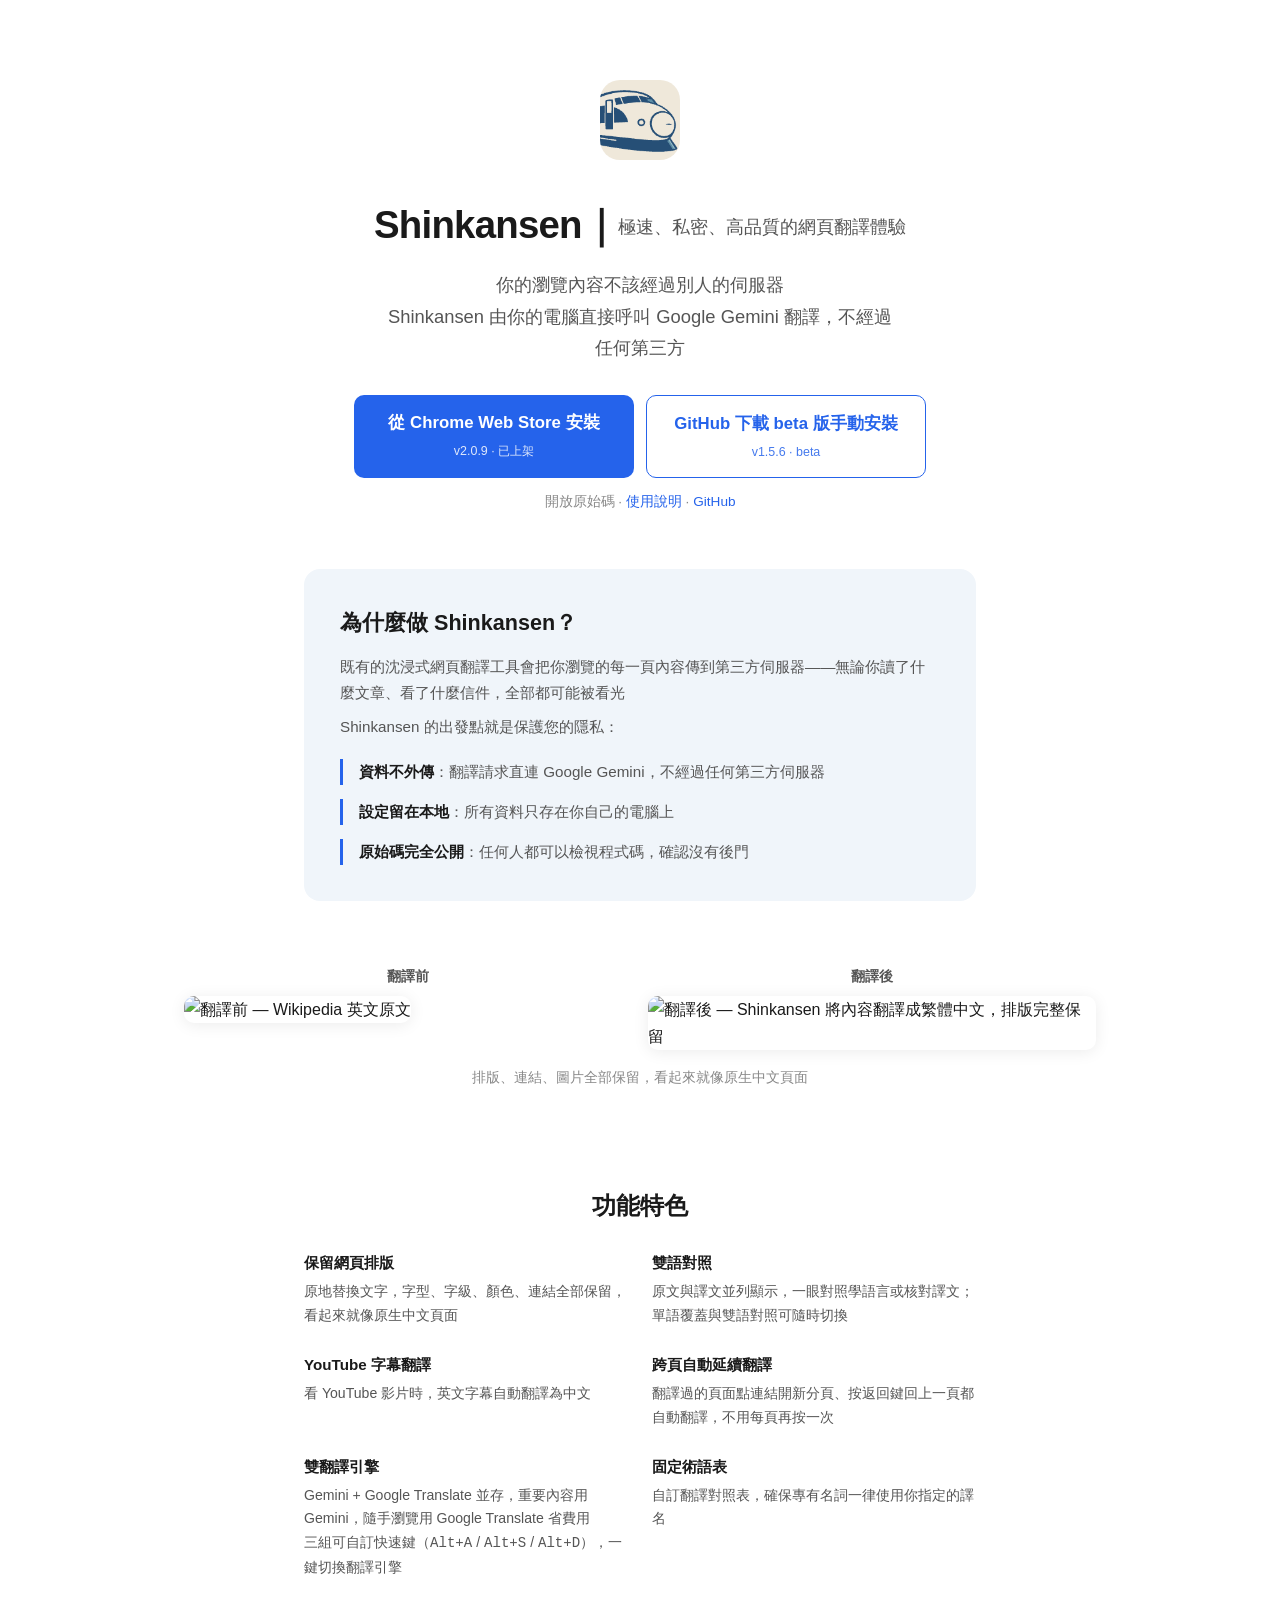
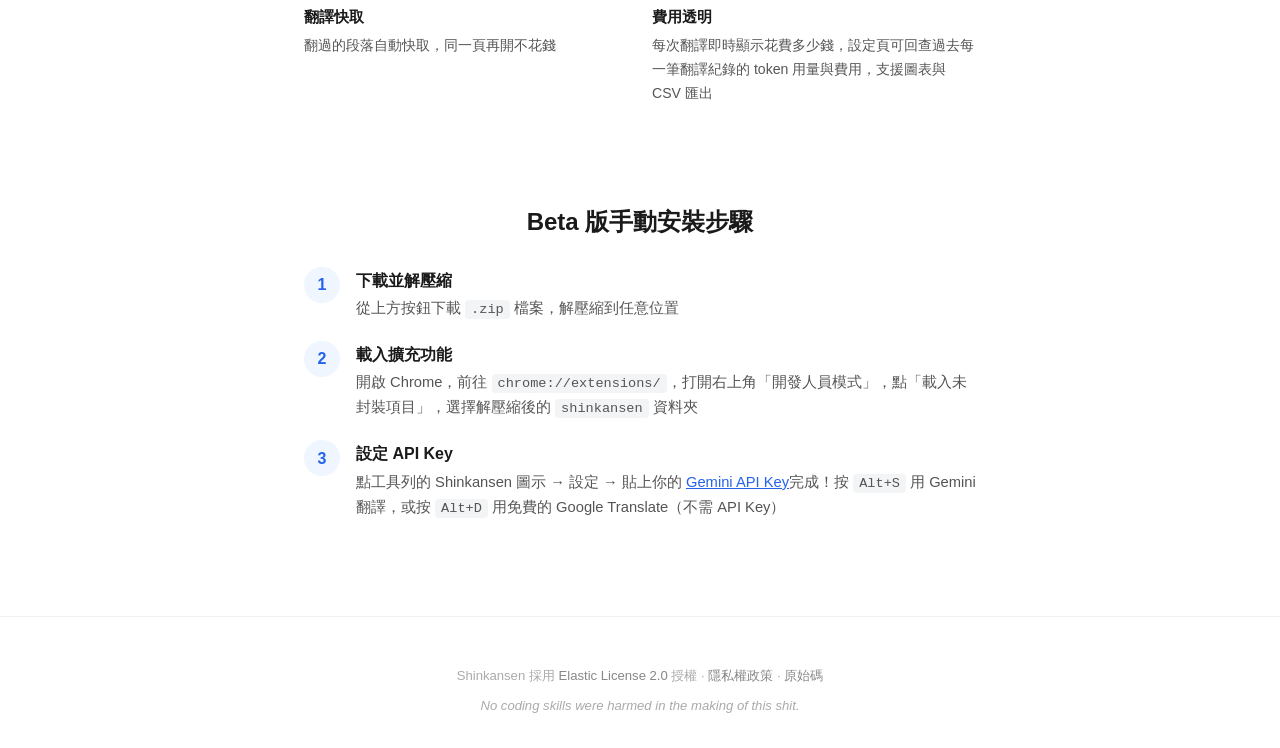
==== docs/index.html @ 135f5a84 "docs — Landing Page CWS 版本自動同步：2.0.0 → 2.0.9" ====
<!DOCTYPE html>
<html lang="zh-TW">
<head>
  <meta charset="UTF-8">
  <meta name="viewport" content="width=device-width, initial-scale=1.0">
  <title>Shinkansen｜極速、私密、高品質的網頁翻譯體驗</title>
  <meta name="description" content="使用 Google Gemini 將外語網頁翻譯成台灣繁體中文，原地替換文字，保留頁面原始排版你的瀏覽資料不經過第三方伺服器">

  <!-- Open Graph / Social Preview -->
  <meta property="og:type" content="website">
  <meta property="og:title" content="Shinkansen — Chrome 網頁翻譯擴充功能">
  <meta property="og:description" content="使用 Google Gemini 翻譯網頁，保留原始排版，瀏覽資料不經過第三方伺服器">
  <meta property="og:image" content="https://jimmysu0309.github.io/shinkansen/og-image.png">
  <meta property="og:url" content="https://jimmysu0309.github.io/shinkansen/">

  <!-- Twitter Card -->
  <meta name="twitter:card" content="summary_large_image">
  <meta name="twitter:title" content="Shinkansen — Chrome 網頁翻譯擴充功能">
  <meta name="twitter:description" content="使用 Google Gemini 翻譯網頁，保留原始排版，瀏覽資料不經過第三方伺服器">
  <meta name="twitter:image" content="https://jimmysu0309.github.io/shinkansen/og-image.png">

  <link rel="icon" type="image/png" href="icon-128.png">
  <style>
    /* Reset & Base */
    *, *::before, *::after { box-sizing: border-box; margin: 0; padding: 0; }
    html { scroll-behavior: smooth; }
    body {
      font-family: -apple-system, BlinkMacSystemFont, "Segoe UI", Roboto, "Noto Sans TC", sans-serif;
      color: #1a1a1a;
      background: #fff;
      line-height: 1.7;
      -webkit-font-smoothing: antialiased;
    }

    /* Layout */
    .container { max-width: 720px; margin: 0 auto; padding: 0 24px; }

    /* Hero */
    .hero {
      padding: 80px 0 48px;
      text-align: center;
    }
    .hero-icon {
      width: 80px;
      height: 80px;
      border-radius: 20px;
      margin-bottom: 24px;
    }
    .hero h1 {
      font-size: 2.4rem;
      font-weight: 700;
      letter-spacing: -0.02em;
      margin-bottom: 12px;
    }
    .hero h1 .hero-subtitle {
      font-size: 1.1rem;
      font-weight: 500;
      color: #555;
      letter-spacing: 0;
      display: inline-block;
      vertical-align: middle;
    }
    @media (max-width: 600px) {
      .hero h1 .hero-subtitle {
        display: block;
        font-size: 0.95rem;
        margin-top: 6px;
      }
      .hero h1 .hero-sep { display: none; }
    }
    .hero .tagline {
      font-size: 1.15rem;
      color: #555;
      max-width: 520px;
      margin: 0 auto 32px;
    }
    .btn-row {
      display: flex;
      gap: 12px;
      justify-content: center;
      flex-wrap: wrap;
    }
    .btn-download {
      display: inline-block;
      background: #2563eb;
      color: #fff;
      font-size: 1.05rem;
      font-weight: 600;
      padding: 14px 24px;
      border-radius: 10px;
      text-decoration: none;
      transition: background 0.2s;
      min-width: 280px;
      text-align: center;
      box-sizing: border-box;
    }
    .btn-download:hover { background: #1d4ed8; }
    .btn-download.secondary {
      background: #fff;
      color: #2563eb;
      border: 1.5px solid #2563eb;
    }
    .btn-download.secondary:hover {
      background: #eff6ff;
    }
    .btn-download .btn-version {
      display: block;
      font-size: 0.78rem;
      font-weight: 400;
      opacity: 0.85;
      margin-top: 3px;
    }
    @media (max-width: 600px) {
      .btn-download {
        width: 100%;
        min-width: 0;
      }
    }
    .hero-sub {
      margin-top: 12px;
      font-size: 0.85rem;
      color: #888;
    }
    .hero-sub a { color: #2563eb; text-decoration: none; }
    .hero-sub a:hover { text-decoration: underline; }

    /* Before / After comparison */
    .comparison {
      padding: 16px 0 48px;
    }
    .compare-grid {
      display: grid;
      grid-template-columns: 1fr 1fr;
      gap: 16px;
    }
    .compare-item img {
      width: 100%;
      border-radius: 10px;
      box-shadow: 0 2px 16px rgba(0,0,0,0.08);
    }
    .compare-label {
      font-size: 0.85rem;
      font-weight: 600;
      color: #555;
      margin-bottom: 8px;
      text-align: center;
    }
    .compare-caption {
      margin-top: 16px;
      font-size: 0.85rem;
      color: #888;
      text-align: center;
    }
    .comparison .container { max-width: 960px; }
    @media (max-width: 600px) {
      .compare-grid { grid-template-columns: 1fr; }
    }

    /* Sections */
    section { padding: 48px 0; }
    section h2 {
      font-size: 1.5rem;
      font-weight: 700;
      margin-bottom: 24px;
      text-align: center;
    }

    /* Steps */
    .steps {
      display: flex;
      flex-direction: column;
      gap: 20px;
    }
    .step {
      display: flex;
      align-items: flex-start;
      gap: 16px;
    }
    .step-num {
      flex-shrink: 0;
      width: 36px;
      height: 36px;
      background: #eff6ff;
      color: #2563eb;
      font-weight: 700;
      font-size: 1rem;
      border-radius: 50%;
      display: flex;
      align-items: center;
      justify-content: center;
    }
    .step-body h3 {
      font-size: 1rem;
      font-weight: 600;
      margin-bottom: 2px;
    }
    .step-body p {
      font-size: 0.92rem;
      color: #555;
    }
    .step-body code {
      background: #f3f4f6;
      padding: 2px 6px;
      border-radius: 4px;
      font-size: 0.85rem;
    }

    /* Features */
    .features {
      display: grid;
      grid-template-columns: 1fr 1fr;
      gap: 24px;
    }
    .feature h3 {
      font-size: 0.95rem;
      font-weight: 600;
      margin-bottom: 4px;
    }
    .feature p {
      font-size: 0.88rem;
      color: #555;
    }

    /* Privacy Hero — 專案核心動機 */
    .privacy-hero {
      background: #f0f5fa;
      border-radius: 16px;
      padding: 36px 36px;
      margin: 8px 0 48px;
      text-align: left;
    }
    .privacy-hero h2 {
      font-size: 1.35rem;
      margin-bottom: 12px;
      text-align: left;
    }
    .privacy-hero > p {
      font-size: 0.95rem;
      color: #555;
      margin-bottom: 8px;
      line-height: 1.7;
    }
    .privacy-points {
      margin-top: 20px;
      display: flex;
      flex-direction: column;
      gap: 14px;
    }
    .privacy-point {
      font-size: 0.95rem;
      color: #555;
      padding-left: 16px;
      border-left: 3px solid #2563eb;
    }
    .privacy-point strong { color: #1a1a1a; }

    /* Footer */
    footer {
      padding: 48px 0 32px;
      text-align: center;
      font-size: 0.82rem;
      color: #aaa;
      border-top: 1px solid #f0f0f0;
      margin-top: 48px;
    }
    footer a { color: #888; text-decoration: none; }
    footer a:hover { text-decoration: underline; }

    /* Responsive */
    @media (max-width: 600px) {
      .hero { padding: 56px 0 36px; }
      .hero h1 { font-size: 1.8rem; }
      .features { grid-template-columns: 1fr; }
    }
  </style>
</head>
<body>

  <!-- Hero -->
  <div class="hero">
    <div class="container">
      <img src="icon-128.png" alt="Shinkansen" class="hero-icon">
      <h1>Shinkansen<span class="hero-sep">｜</span><span class="hero-subtitle">極速、私密、高品質的網頁翻譯體驗</span></h1>
      <p class="tagline">你的瀏覽內容不該經過別人的伺服器<br>Shinkansen 由你的電腦直接呼叫 Google Gemini 翻譯，不經過任何第三方</p>
      <div class="btn-row">
        <a href="https://chromewebstore.google.com/detail/shinkansen/pnhmlecoofeoofajcjenndnimhbodhlg" class="btn-download">從 Chrome Web Store 安裝<span class="btn-version">v<!-- cws-version-start -->2.0.9<!-- cws-version-end --> · 已上架</span></a>
        <a href="https://github.com/jimmysu0309/shinkansen/releases/download/v1.5.6/shinkansen-v1.5.6.zip" class="btn-download secondary">GitHub 下載 beta 版手動安裝<span class="btn-version">v1.5.6 · beta</span></a>
      </div>
      <p class="hero-sub">開放原始碼 · <a href="https://github.com/jimmysu0309/shinkansen#readme">使用說明</a> · <a href="https://github.com/jimmysu0309/shinkansen">GitHub</a></p>
    </div>
  </div>

  <!-- Privacy — 專案核心動機，放在最顯眼的位置 -->
  <div class="container">
    <div class="privacy-hero">
      <h2>為什麼做 Shinkansen？</h2>
      <p>既有的沈浸式網頁翻譯工具會把你瀏覽的每一頁內容傳到第三方伺服器——無論你讀了什麼文章、看了什麼信件，全部都可能被看光</p>
      <p>Shinkansen 的出發點就是保護您的隱私：</p>
      <div class="privacy-points">
        <div class="privacy-point">
          <strong>資料不外傳</strong>：翻譯請求直連 Google Gemini，不經過任何第三方伺服器
        </div>
        <div class="privacy-point">
          <strong>設定留在本地</strong>：所有資料只存在你自己的電腦上
        </div>
        <div class="privacy-point">
          <strong>原始碼完全公開</strong>：任何人都可以檢視程式碼，確認沒有後門
        </div>
      </div>
    </div>
  </div>

  <!-- Before / After comparison -->
  <div class="comparison">
    <div class="container">
      <div class="compare-grid">
        <div class="compare-item">
          <p class="compare-label">翻譯前</p>
          <img src="screenshot-before.png" alt="翻譯前 — Wikipedia 英文原文">
        </div>
        <div class="compare-item">
          <p class="compare-label">翻譯後</p>
          <img src="screenshot-after.png" alt="翻譯後 — Shinkansen 將內容翻譯成繁體中文，排版完整保留">
        </div>
      </div>
      <p class="compare-caption">排版、連結、圖片全部保留，看起來就像原生中文頁面</p>
    </div>
  </div>

  <!-- Features -->
  <section>
    <div class="container">
      <h2>功能特色</h2>
      <div class="features">
        <div class="feature">
          <h3>保留網頁排版</h3>
          <p>原地替換文字，字型、字級、顏色、連結全部保留，看起來就像原生中文頁面</p>
        </div>
        <div class="feature">
          <h3>雙語對照</h3>
          <p>原文與譯文並列顯示，一眼對照學語言或核對譯文；單語覆蓋與雙語對照可隨時切換</p>
        </div>
        <div class="feature">
          <h3>YouTube 字幕翻譯</h3>
          <p>看 YouTube 影片時，英文字幕自動翻譯為中文</p>
        </div>
        <div class="feature">
          <h3>跨頁自動延續翻譯</h3>
          <p>翻譯過的頁面點連結開新分頁、按返回鍵回上一頁都自動翻譯，不用每頁再按一次</p>
        </div>
        <div class="feature">
          <h3>雙翻譯引擎</h3>
          <p>Gemini + Google Translate 並存，重要內容用 Gemini，隨手瀏覽用 Google Translate 省費用<br>三組可自訂快速鍵（<code>Alt+A</code> / <code>Alt+S</code> / <code>Alt+D</code>），一鍵切換翻譯引擎</p>
        </div>
        <div class="feature">
          <h3>固定術語表</h3>
          <p>自訂翻譯對照表，確保專有名詞一律使用你指定的譯名</p>
        </div>
        <div class="feature">
          <h3>翻譯快取</h3>
          <p>翻過的段落自動快取，同一頁再開不花錢</p>
        </div>
        <div class="feature">
          <h3>費用透明</h3>
          <p>每次翻譯即時顯示花費多少錢，設定頁可回查過去每一筆翻譯紀錄的 token 用量與費用，支援圖表與 CSV 匯出</p>
        </div>
      </div>
    </div>
  </section>

  <!-- Install Steps -->
  <section>
    <div class="container">
      <h2>Beta 版手動安裝步驟</h2>
      <div class="steps">
        <div class="step">
          <div class="step-num">1</div>
          <div class="step-body">
            <h3>下載並解壓縮</h3>
            <p>從上方按鈕下載 <code>.zip</code> 檔案，解壓縮到任意位置</p>
          </div>
        </div>
        <div class="step">
          <div class="step-num">2</div>
          <div class="step-body">
            <h3>載入擴充功能</h3>
            <p>開啟 Chrome，前往 <code>chrome://extensions/</code>，打開右上角「開發人員模式」，點「載入未封裝項目」，選擇解壓縮後的 <code>shinkansen</code> 資料夾</p>
          </div>
        </div>
        <div class="step">
          <div class="step-num">3</div>
          <div class="step-body">
            <h3>設定 API Key</h3>
            <p>點工具列的 Shinkansen 圖示 → 設定 → 貼上你的 <a href="https://github.com/jimmysu0309/shinkansen/blob/main/API-KEY-SETUP.md" style="color:#2563eb;">Gemini API Key</a>完成！按 <code>Alt+S</code> 用 Gemini 翻譯，或按 <code>Alt+D</code> 用免費的 Google Translate（不需 API Key）</p>
          </div>
        </div>
      </div>
    </div>
  </section>

  <!-- Footer -->
  <footer>
    <div class="container">
      <p>Shinkansen 採用 <a href="https://github.com/jimmysu0309/shinkansen/blob/main/LICENSE">Elastic License 2.0</a> 授權 · <a href="privacy-policy.html">隱私權政策</a> · <a href="https://github.com/jimmysu0309/shinkansen">原始碼</a></p>
      <p style="margin-top:8px; font-style:italic;">No coding skills were harmed in the making of this shit.</p>
    </div>
  </footer>

</body>
</html>
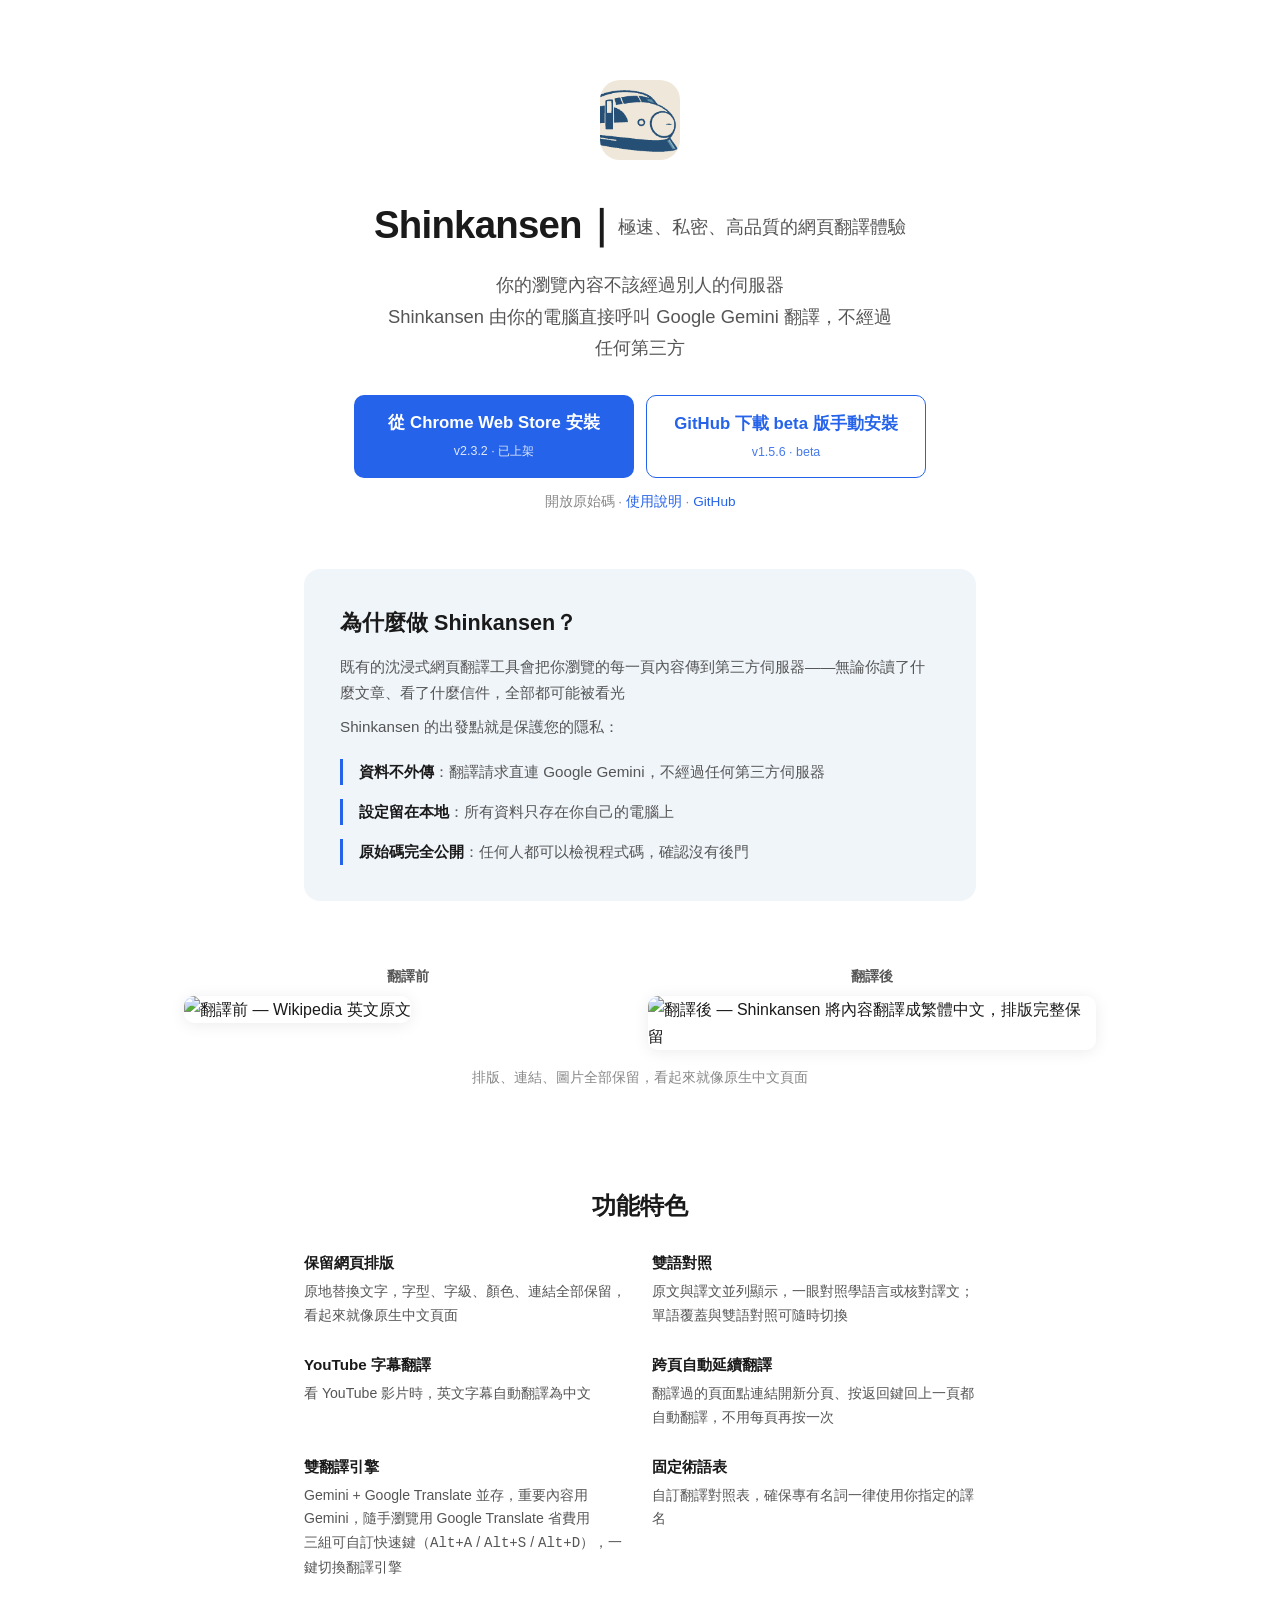
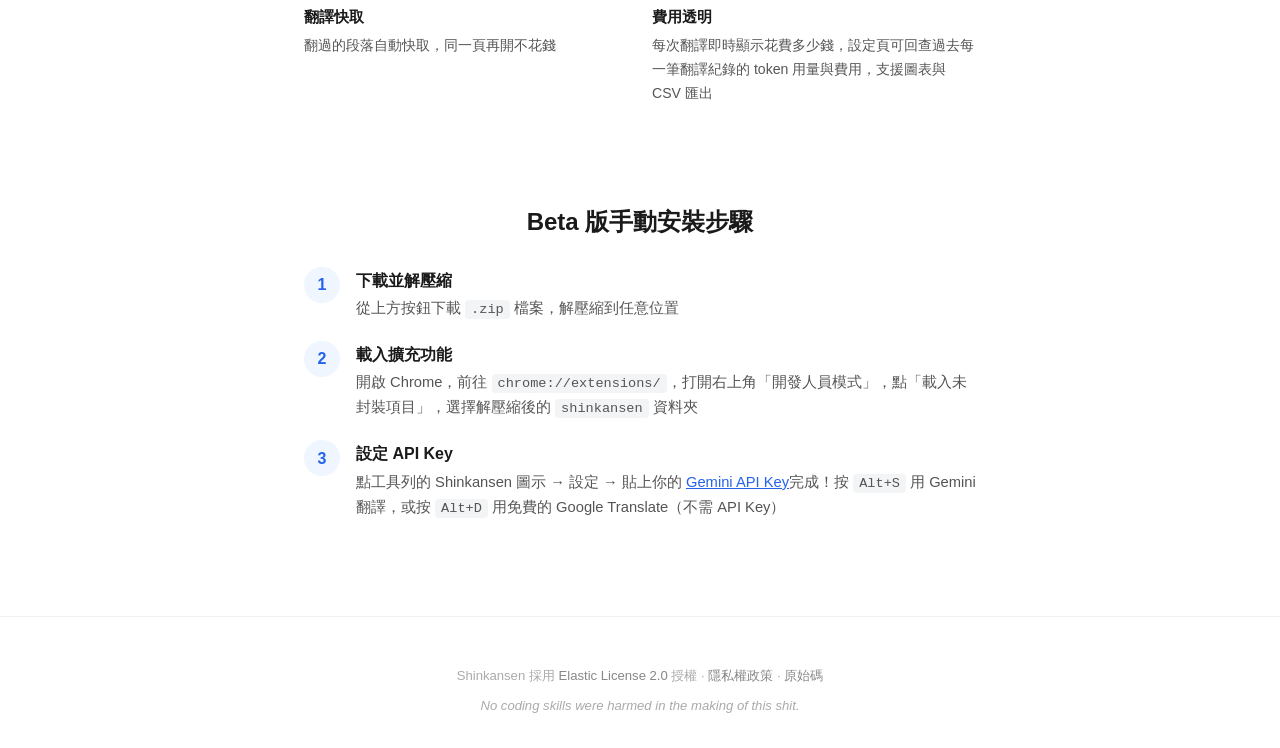
==== commit 38cf24d2: "docs — Landing Page CWS 版本自動同步：2.0.9 → 2.3.2" ====
--- a/docs/index.html
+++ b/docs/index.html
@@ -283,7 +283,7 @@
       <h1>Shinkansen<span class="hero-sep">｜</span><span class="hero-subtitle">極速、私密、高品質的網頁翻譯體驗</span></h1>
       <p class="tagline">你的瀏覽內容不該經過別人的伺服器<br>Shinkansen 由你的電腦直接呼叫 Google Gemini 翻譯，不經過任何第三方</p>
       <div class="btn-row">
-        <a href="https://chromewebstore.google.com/detail/shinkansen/pnhmlecoofeoofajcjenndnimhbodhlg" class="btn-download">從 Chrome Web Store 安裝<span class="btn-version">v<!-- cws-version-start -->2.0.9<!-- cws-version-end --> · 已上架</span></a>
+        <a href="https://chromewebstore.google.com/detail/shinkansen/pnhmlecoofeoofajcjenndnimhbodhlg" class="btn-download">從 Chrome Web Store 安裝<span class="btn-version">v<!-- cws-version-start -->2.3.2<!-- cws-version-end --> · 已上架</span></a>
         <a href="https://github.com/jimmysu0309/shinkansen/releases/download/v1.5.6/shinkansen-v1.5.6.zip" class="btn-download secondary">GitHub 下載 beta 版手動安裝<span class="btn-version">v1.5.6 · beta</span></a>
       </div>
       <p class="hero-sub">開放原始碼 · <a href="https://github.com/jimmysu0309/shinkansen#readme">使用說明</a> · <a href="https://github.com/jimmysu0309/shinkansen">GitHub</a></p>
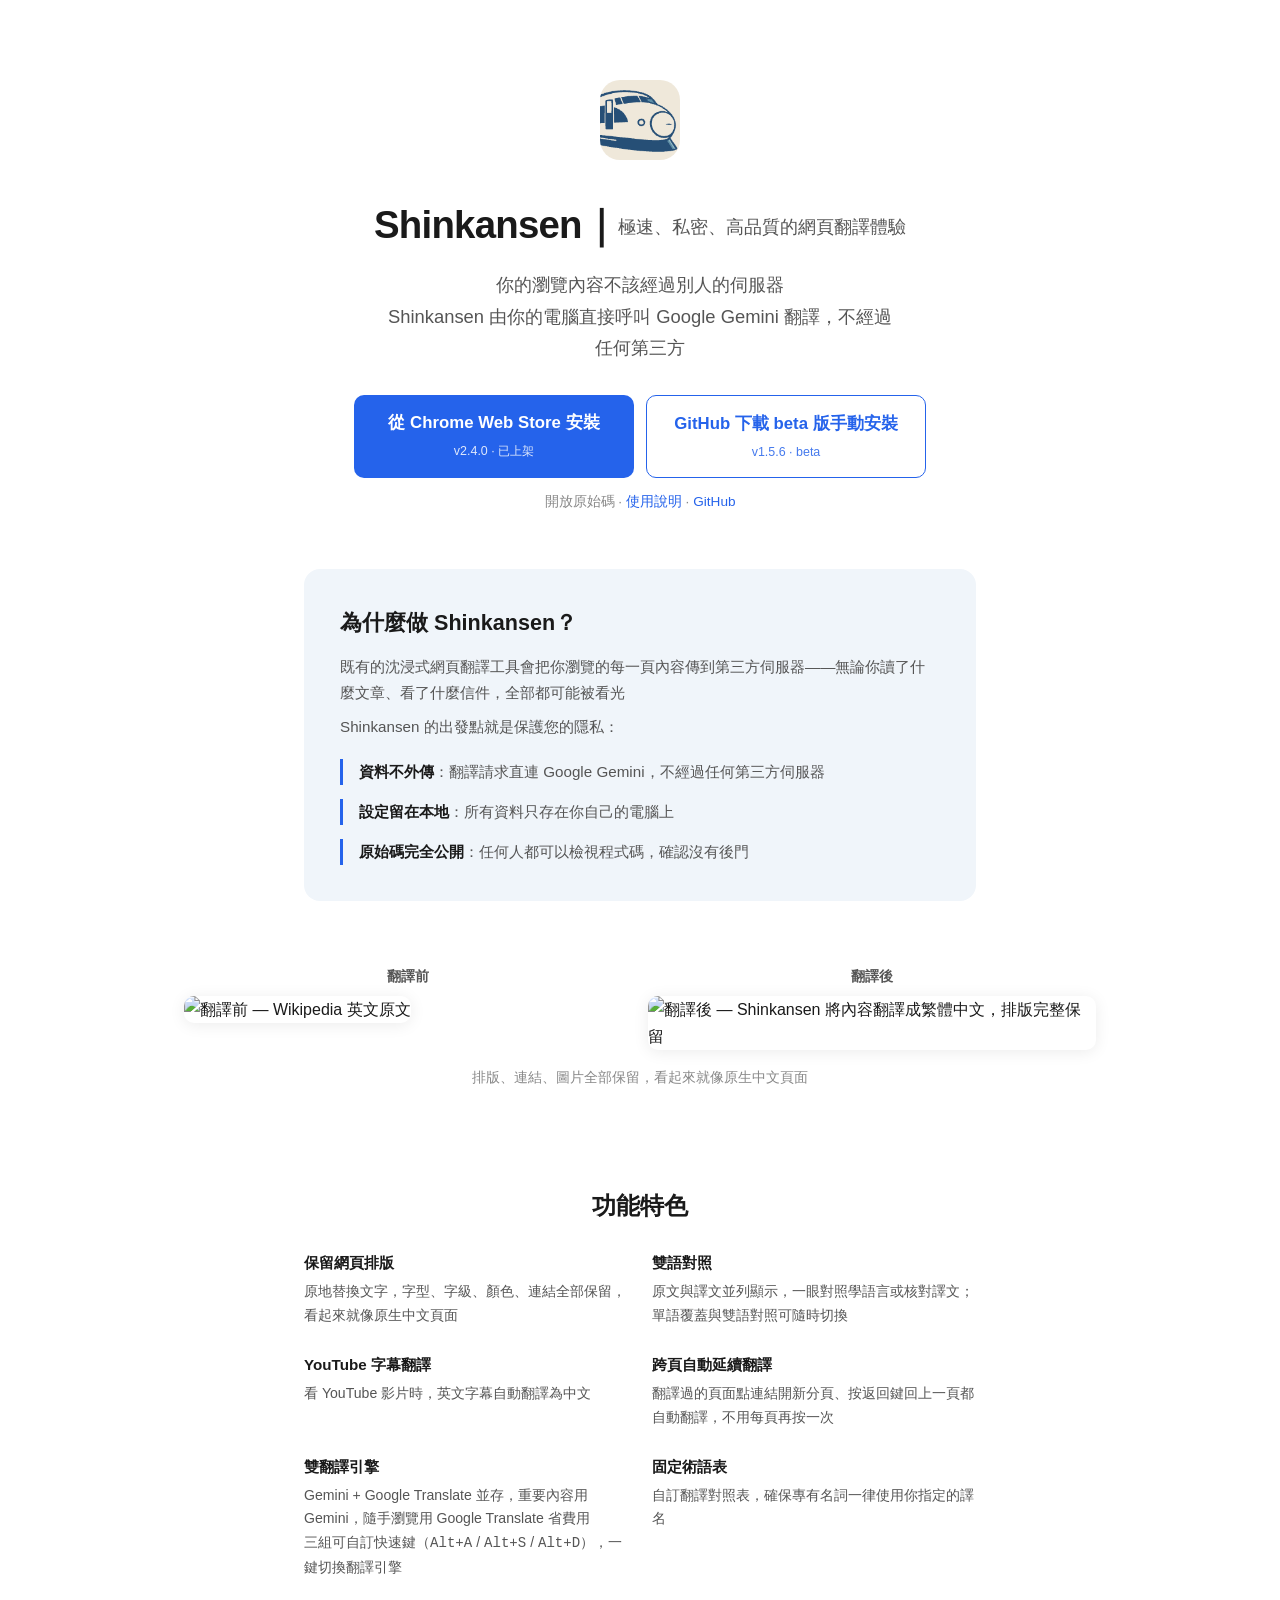
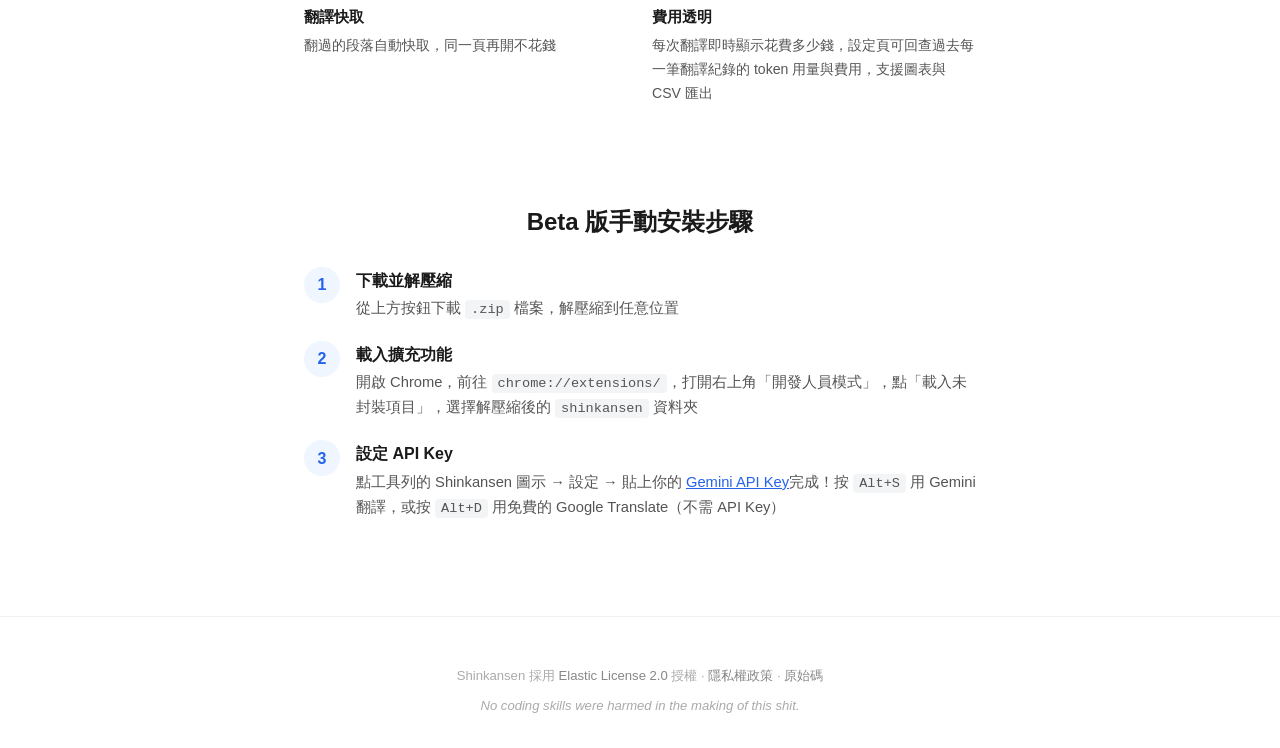
==== commit ec237d76: "docs — Landing Page CWS 版本自動同步：2.3.2 → 2.4.0" ====
--- a/docs/index.html
+++ b/docs/index.html
@@ -283,7 +283,7 @@
       <h1>Shinkansen<span class="hero-sep">｜</span><span class="hero-subtitle">極速、私密、高品質的網頁翻譯體驗</span></h1>
       <p class="tagline">你的瀏覽內容不該經過別人的伺服器<br>Shinkansen 由你的電腦直接呼叫 Google Gemini 翻譯，不經過任何第三方</p>
       <div class="btn-row">
-        <a href="https://chromewebstore.google.com/detail/shinkansen/pnhmlecoofeoofajcjenndnimhbodhlg" class="btn-download">從 Chrome Web Store 安裝<span class="btn-version">v<!-- cws-version-start -->2.3.2<!-- cws-version-end --> · 已上架</span></a>
+        <a href="https://chromewebstore.google.com/detail/shinkansen/pnhmlecoofeoofajcjenndnimhbodhlg" class="btn-download">從 Chrome Web Store 安裝<span class="btn-version">v<!-- cws-version-start -->2.4.0<!-- cws-version-end --> · 已上架</span></a>
         <a href="https://github.com/jimmysu0309/shinkansen/releases/download/v1.5.6/shinkansen-v1.5.6.zip" class="btn-download secondary">GitHub 下載 beta 版手動安裝<span class="btn-version">v1.5.6 · beta</span></a>
       </div>
       <p class="hero-sub">開放原始碼 · <a href="https://github.com/jimmysu0309/shinkansen#readme">使用說明</a> · <a href="https://github.com/jimmysu0309/shinkansen">GitHub</a></p>
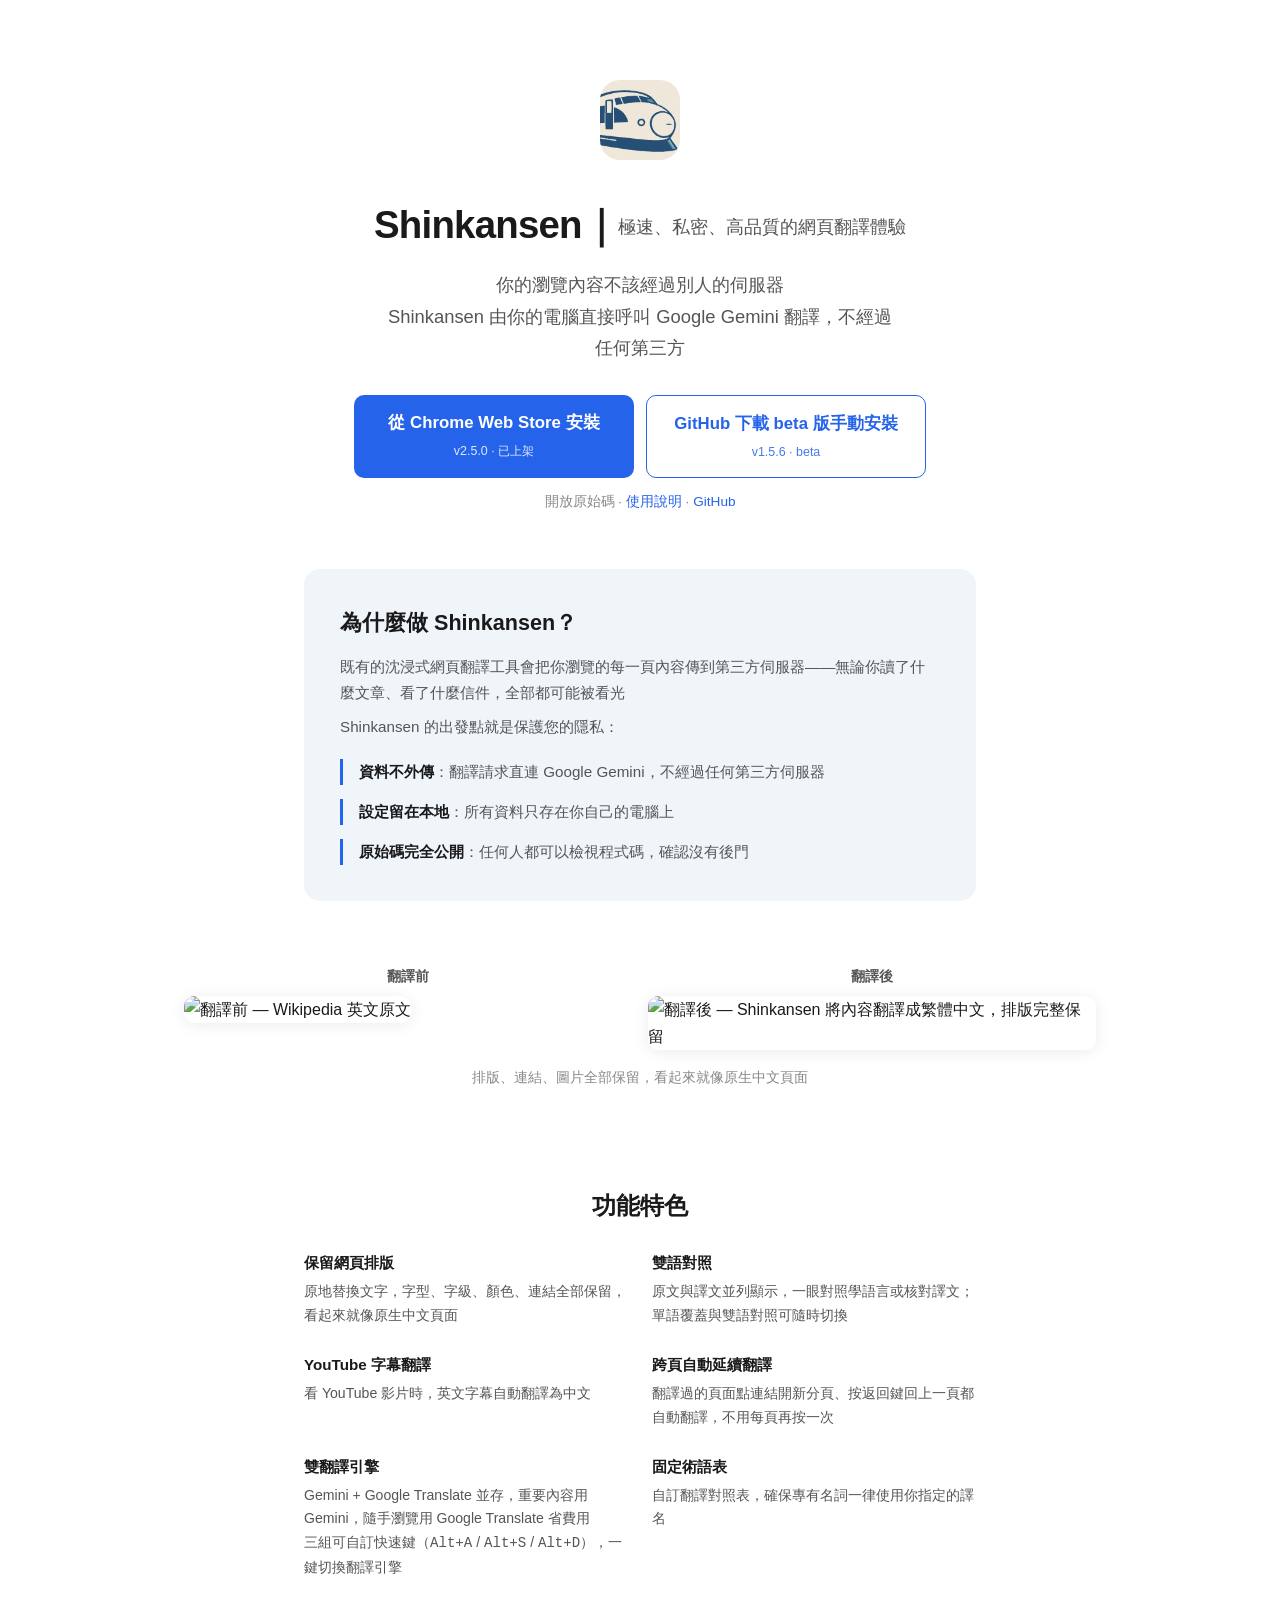
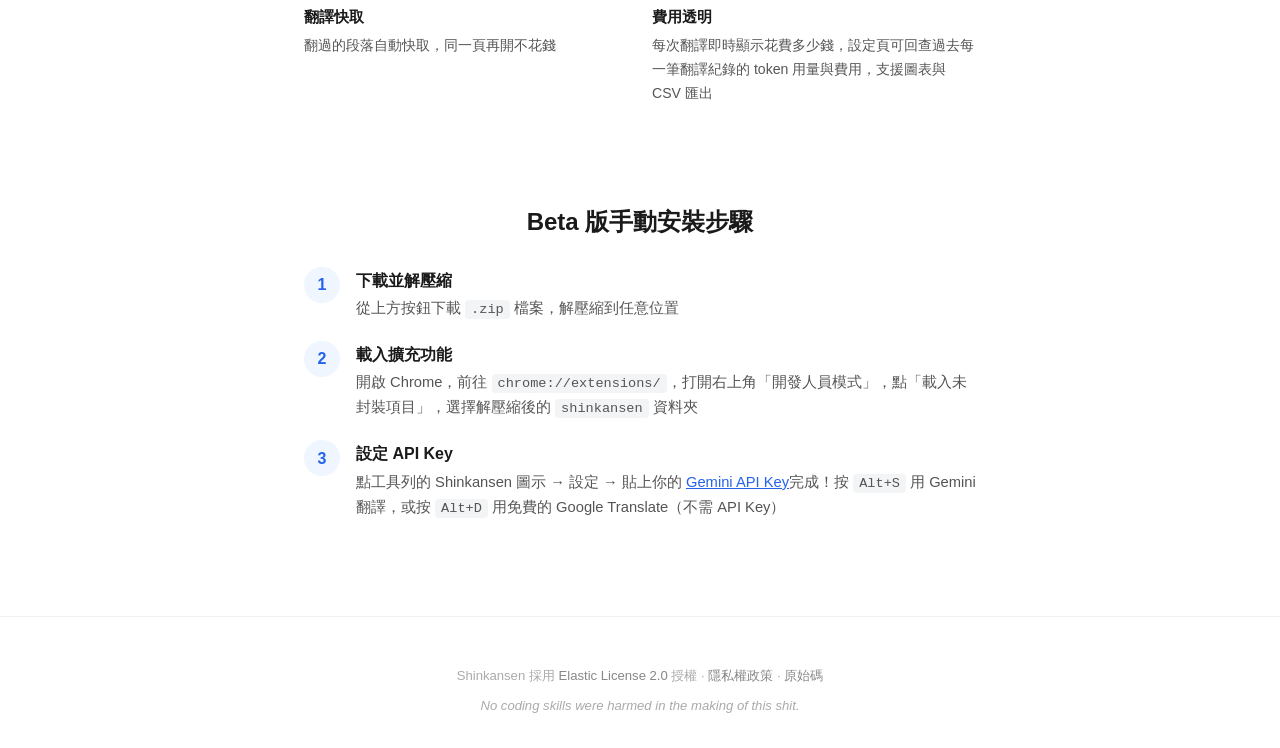
==== commit 91ff8e70: "docs — Landing Page CWS 版本自動同步：2.4.0 → 2.5.0" ====
--- a/docs/index.html
+++ b/docs/index.html
@@ -283,7 +283,7 @@
       <h1>Shinkansen<span class="hero-sep">｜</span><span class="hero-subtitle">極速、私密、高品質的網頁翻譯體驗</span></h1>
       <p class="tagline">你的瀏覽內容不該經過別人的伺服器<br>Shinkansen 由你的電腦直接呼叫 Google Gemini 翻譯，不經過任何第三方</p>
       <div class="btn-row">
-        <a href="https://chromewebstore.google.com/detail/shinkansen/pnhmlecoofeoofajcjenndnimhbodhlg" class="btn-download">從 Chrome Web Store 安裝<span class="btn-version">v<!-- cws-version-start -->2.4.0<!-- cws-version-end --> · 已上架</span></a>
+        <a href="https://chromewebstore.google.com/detail/shinkansen/pnhmlecoofeoofajcjenndnimhbodhlg" class="btn-download">從 Chrome Web Store 安裝<span class="btn-version">v<!-- cws-version-start -->2.5.0<!-- cws-version-end --> · 已上架</span></a>
         <a href="https://github.com/jimmysu0309/shinkansen/releases/download/v1.5.6/shinkansen-v1.5.6.zip" class="btn-download secondary">GitHub 下載 beta 版手動安裝<span class="btn-version">v1.5.6 · beta</span></a>
       </div>
       <p class="hero-sub">開放原始碼 · <a href="https://github.com/jimmysu0309/shinkansen#readme">使用說明</a> · <a href="https://github.com/jimmysu0309/shinkansen">GitHub</a></p>
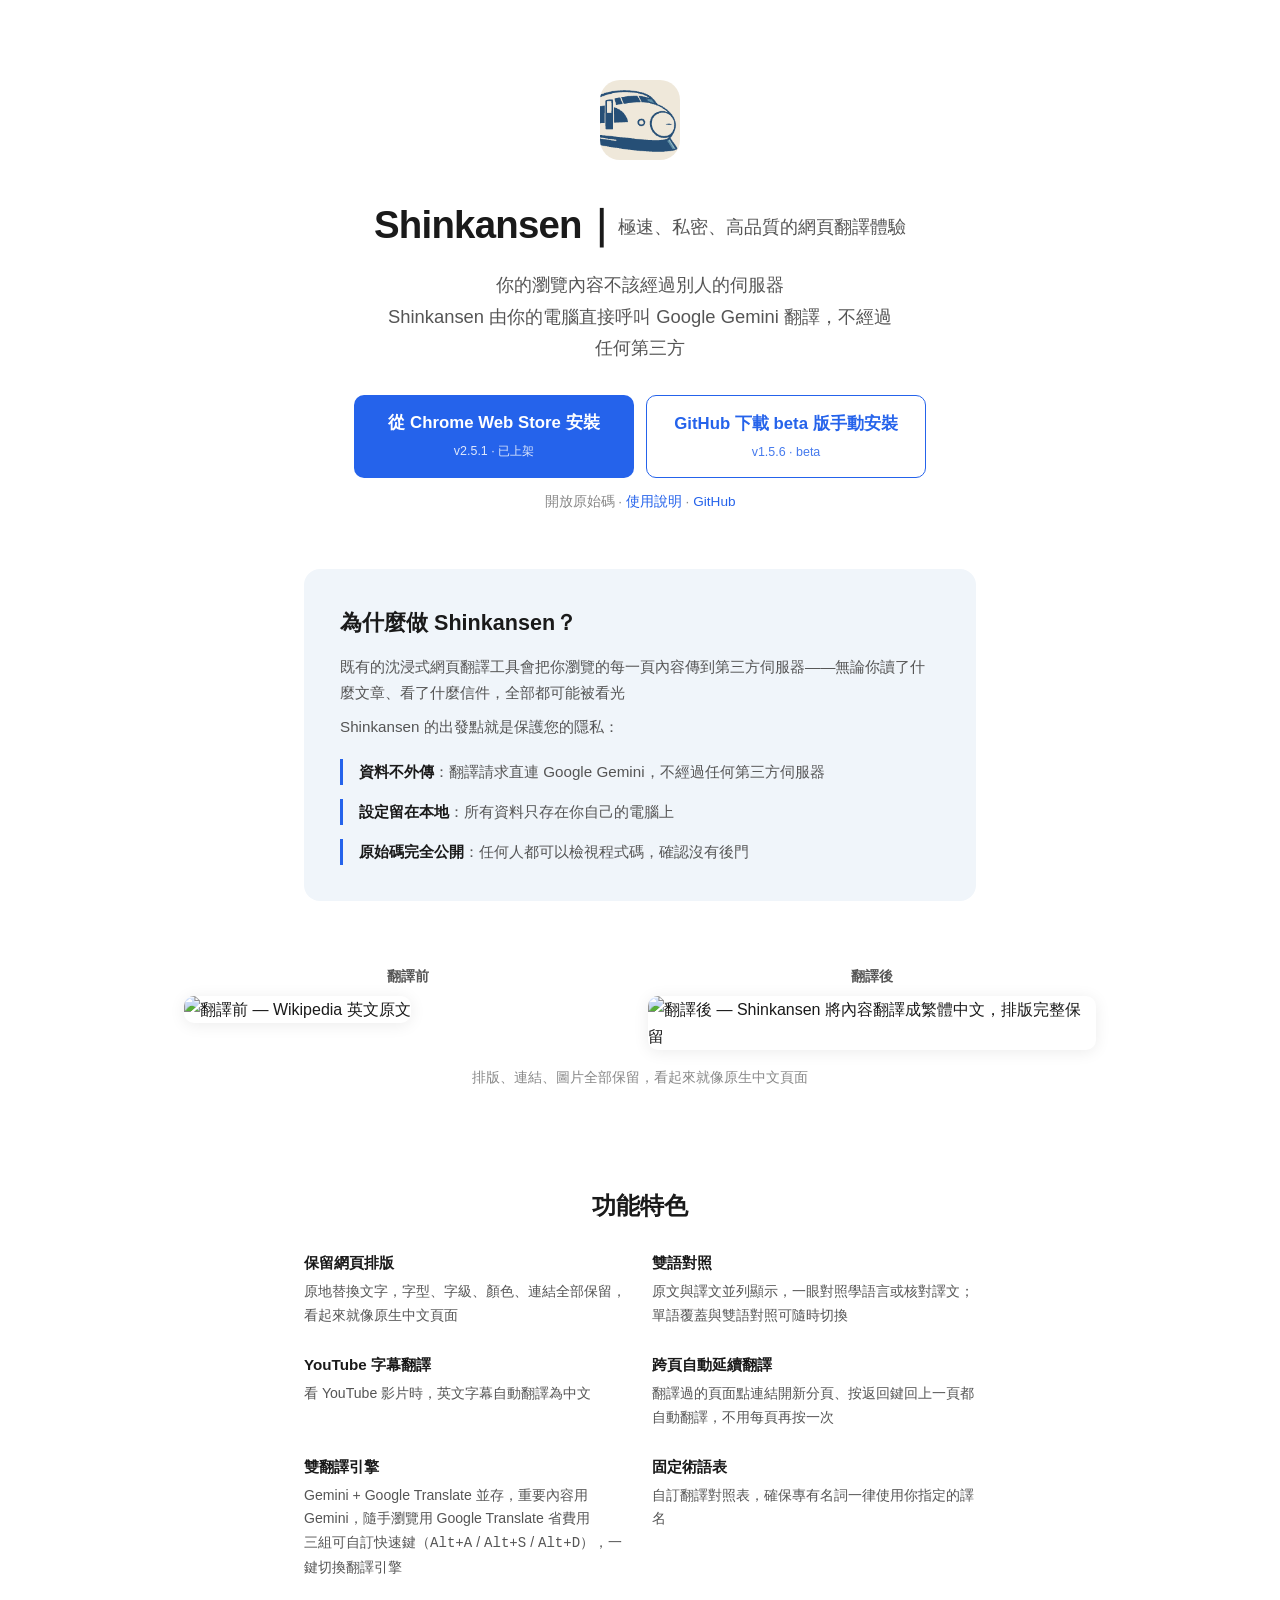
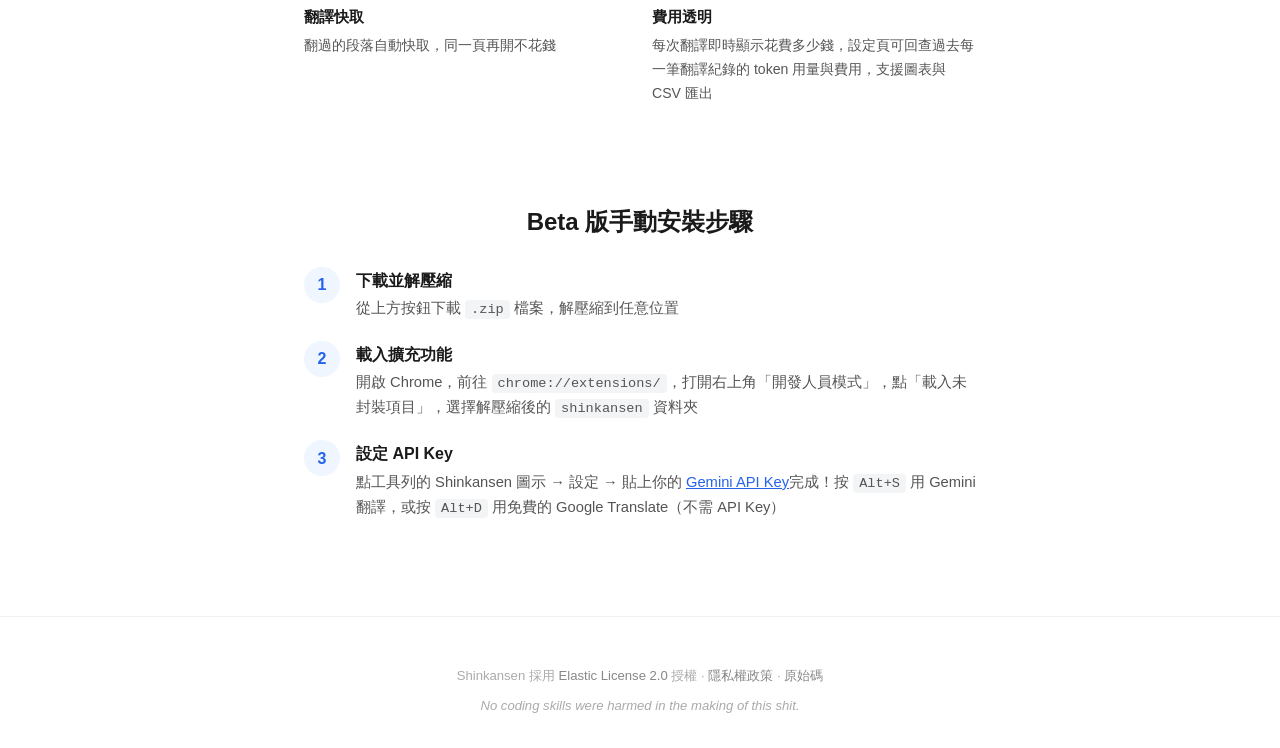
==== commit 8751bf89: "docs — Landing Page CWS 版本自動同步：2.5.0 → 2.5.1" ====
--- a/docs/index.html
+++ b/docs/index.html
@@ -283,7 +283,7 @@
       <h1>Shinkansen<span class="hero-sep">｜</span><span class="hero-subtitle">極速、私密、高品質的網頁翻譯體驗</span></h1>
       <p class="tagline">你的瀏覽內容不該經過別人的伺服器<br>Shinkansen 由你的電腦直接呼叫 Google Gemini 翻譯，不經過任何第三方</p>
       <div class="btn-row">
-        <a href="https://chromewebstore.google.com/detail/shinkansen/pnhmlecoofeoofajcjenndnimhbodhlg" class="btn-download">從 Chrome Web Store 安裝<span class="btn-version">v<!-- cws-version-start -->2.5.0<!-- cws-version-end --> · 已上架</span></a>
+        <a href="https://chromewebstore.google.com/detail/shinkansen/pnhmlecoofeoofajcjenndnimhbodhlg" class="btn-download">從 Chrome Web Store 安裝<span class="btn-version">v<!-- cws-version-start -->2.5.1<!-- cws-version-end --> · 已上架</span></a>
         <a href="https://github.com/jimmysu0309/shinkansen/releases/download/v1.5.6/shinkansen-v1.5.6.zip" class="btn-download secondary">GitHub 下載 beta 版手動安裝<span class="btn-version">v1.5.6 · beta</span></a>
       </div>
       <p class="hero-sub">開放原始碼 · <a href="https://github.com/jimmysu0309/shinkansen#readme">使用說明</a> · <a href="https://github.com/jimmysu0309/shinkansen">GitHub</a></p>
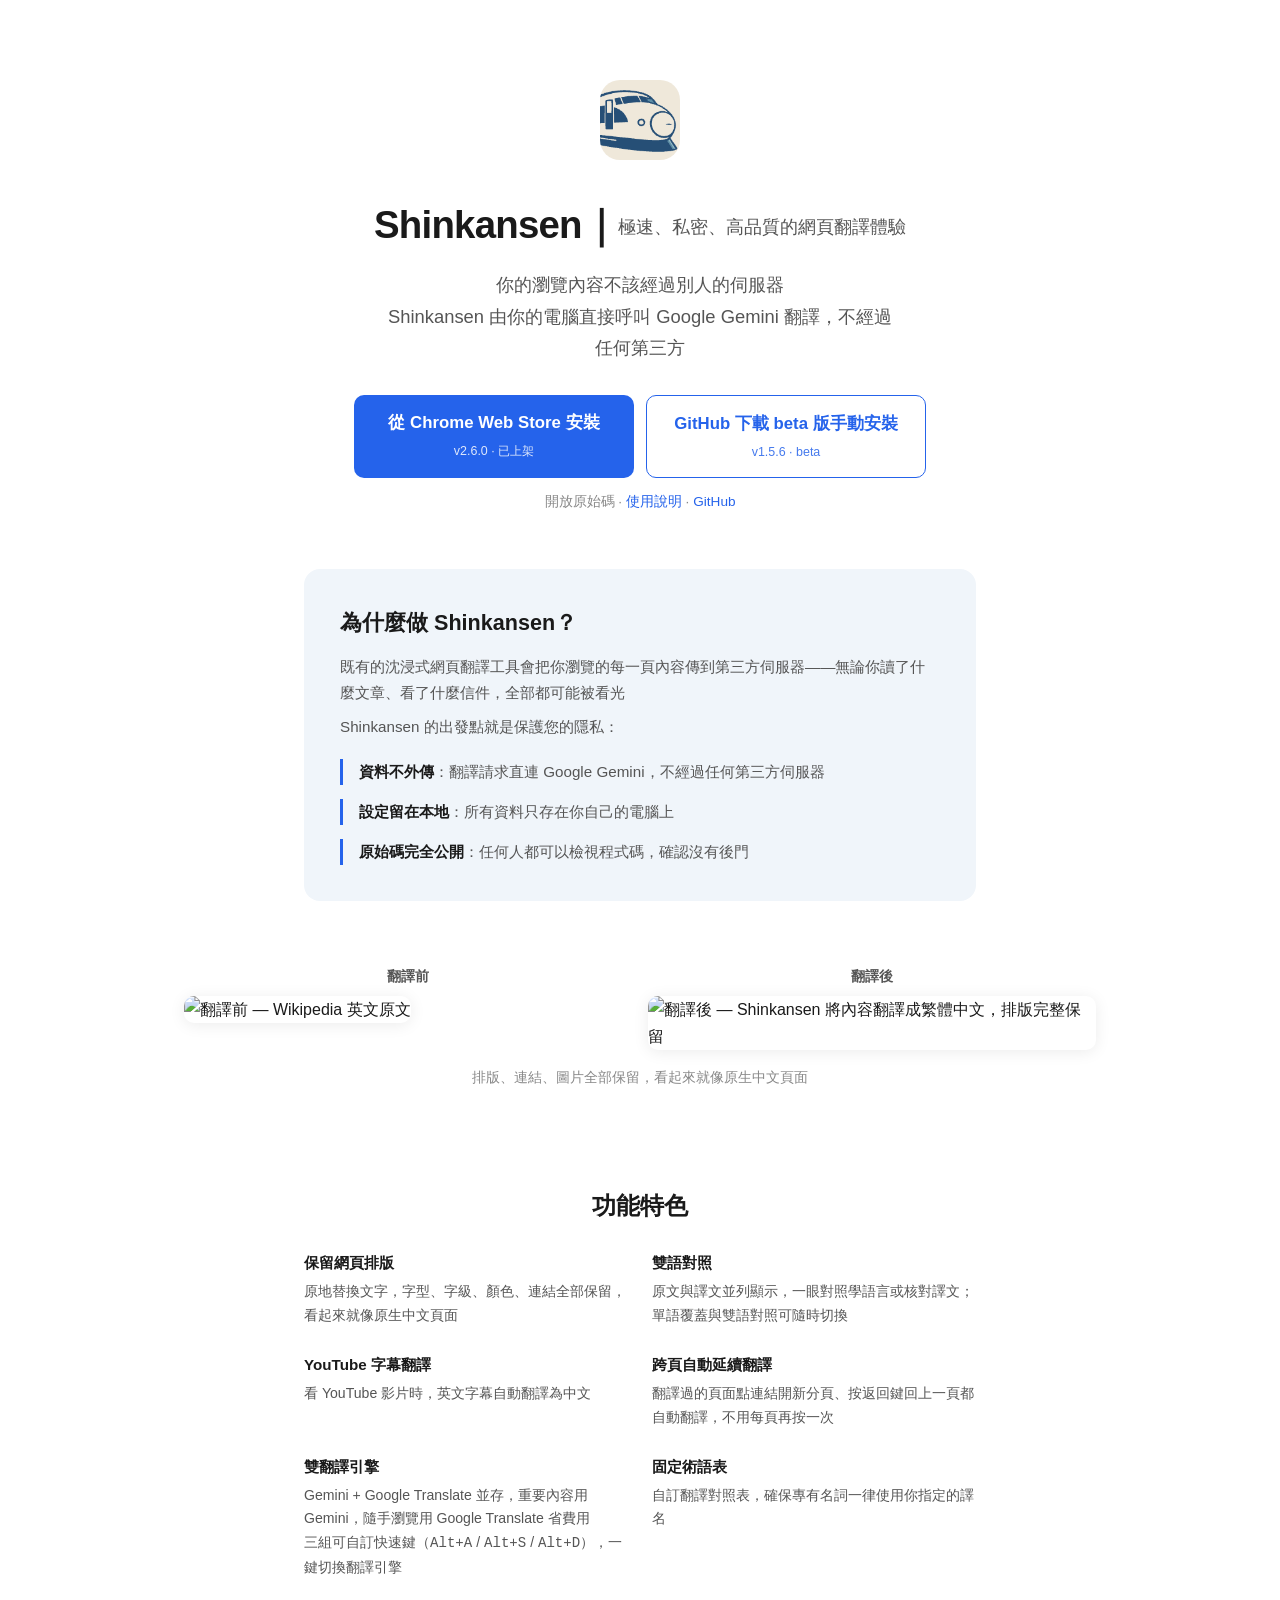
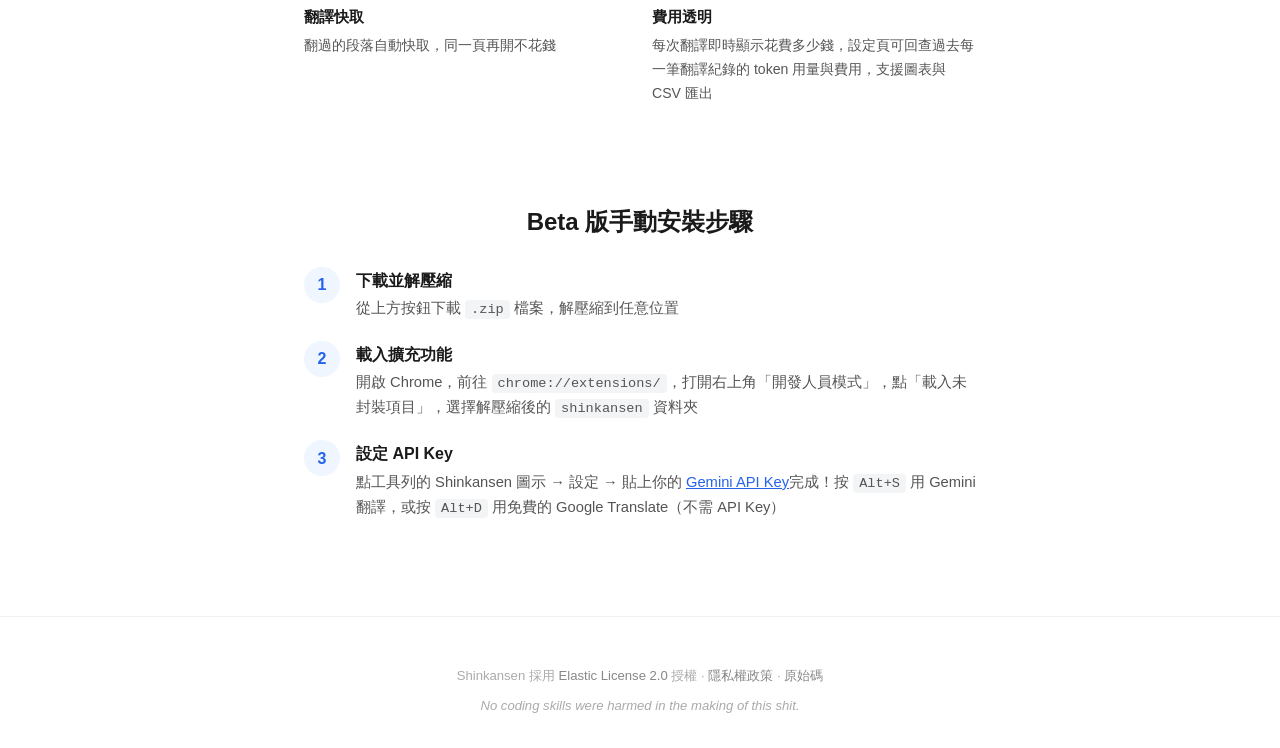
==== commit 07c69991: "docs — Landing Page CWS 版本自動同步：2.5.1 → 2.6.0" ====
--- a/docs/index.html
+++ b/docs/index.html
@@ -283,7 +283,7 @@
       <h1>Shinkansen<span class="hero-sep">｜</span><span class="hero-subtitle">極速、私密、高品質的網頁翻譯體驗</span></h1>
       <p class="tagline">你的瀏覽內容不該經過別人的伺服器<br>Shinkansen 由你的電腦直接呼叫 Google Gemini 翻譯，不經過任何第三方</p>
       <div class="btn-row">
-        <a href="https://chromewebstore.google.com/detail/shinkansen/pnhmlecoofeoofajcjenndnimhbodhlg" class="btn-download">從 Chrome Web Store 安裝<span class="btn-version">v<!-- cws-version-start -->2.5.1<!-- cws-version-end --> · 已上架</span></a>
+        <a href="https://chromewebstore.google.com/detail/shinkansen/pnhmlecoofeoofajcjenndnimhbodhlg" class="btn-download">從 Chrome Web Store 安裝<span class="btn-version">v<!-- cws-version-start -->2.6.0<!-- cws-version-end --> · 已上架</span></a>
         <a href="https://github.com/jimmysu0309/shinkansen/releases/download/v1.5.6/shinkansen-v1.5.6.zip" class="btn-download secondary">GitHub 下載 beta 版手動安裝<span class="btn-version">v1.5.6 · beta</span></a>
       </div>
       <p class="hero-sub">開放原始碼 · <a href="https://github.com/jimmysu0309/shinkansen#readme">使用說明</a> · <a href="https://github.com/jimmysu0309/shinkansen">GitHub</a></p>
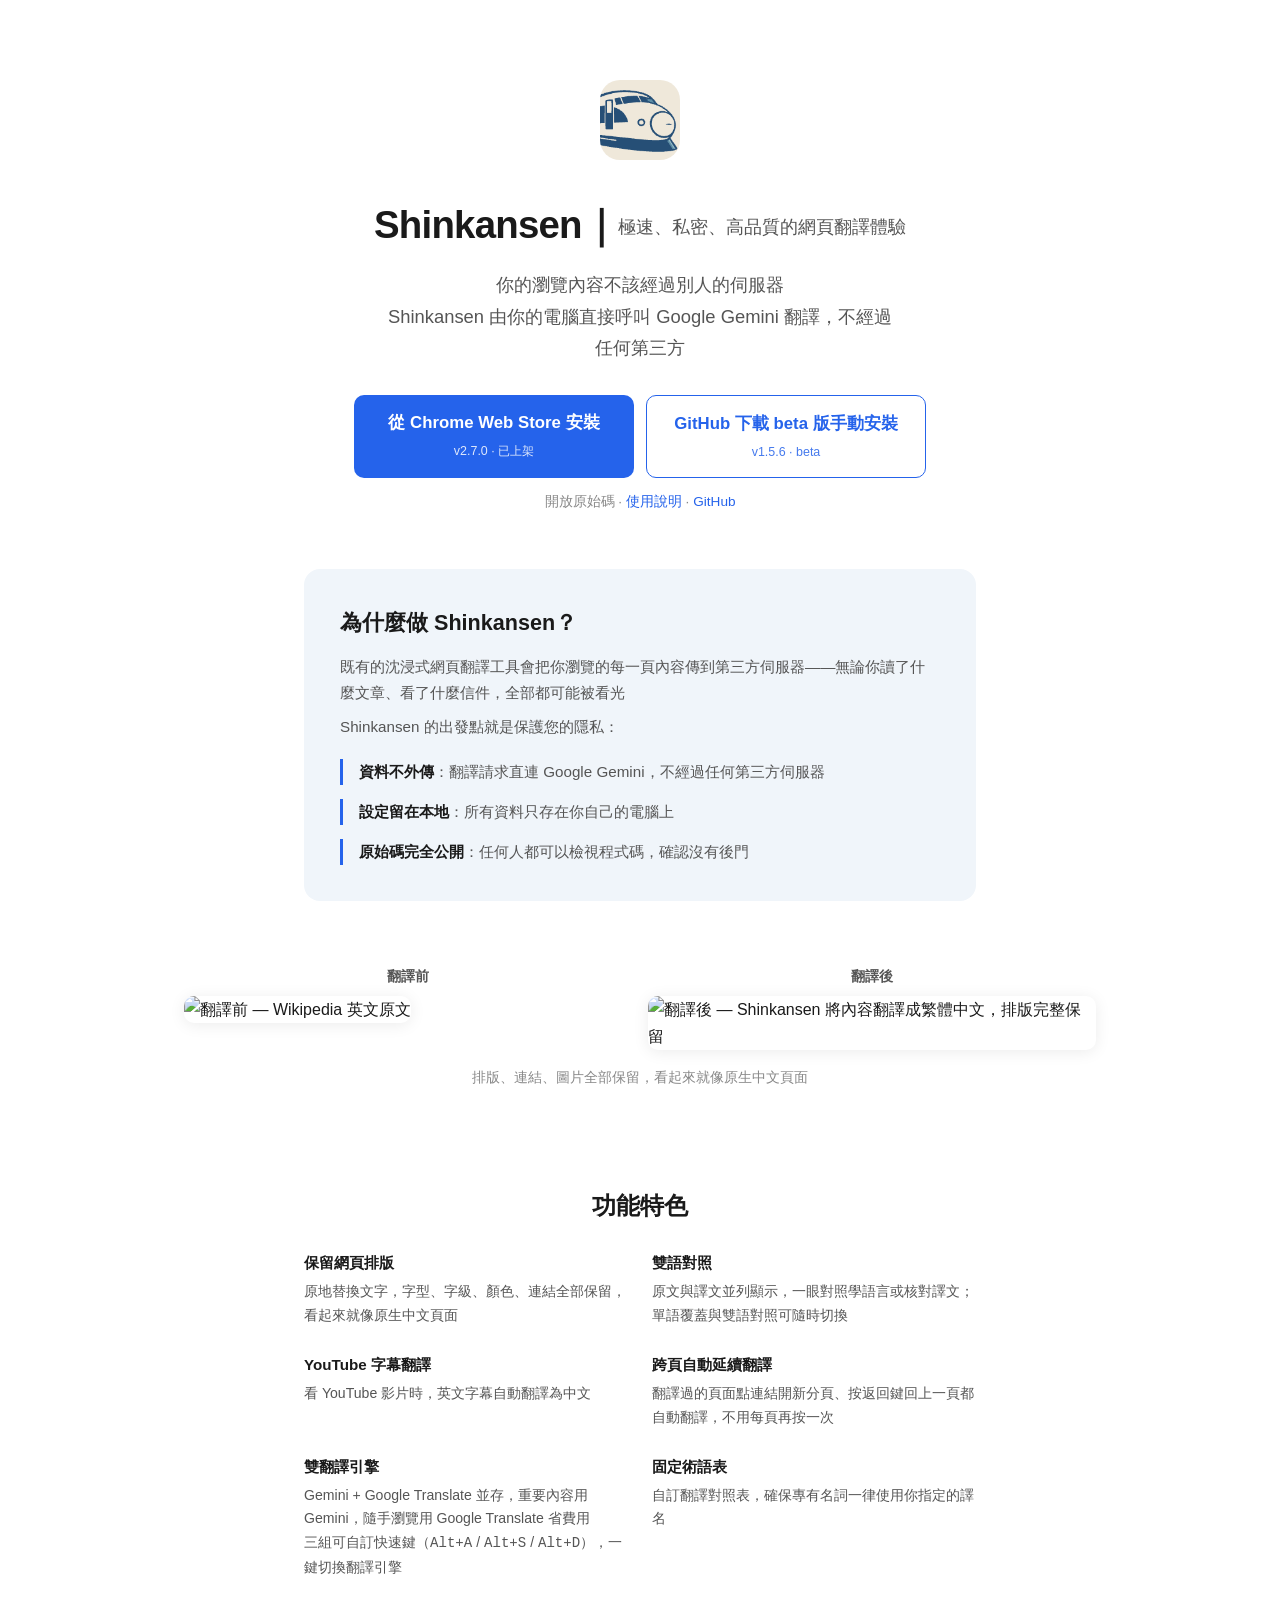
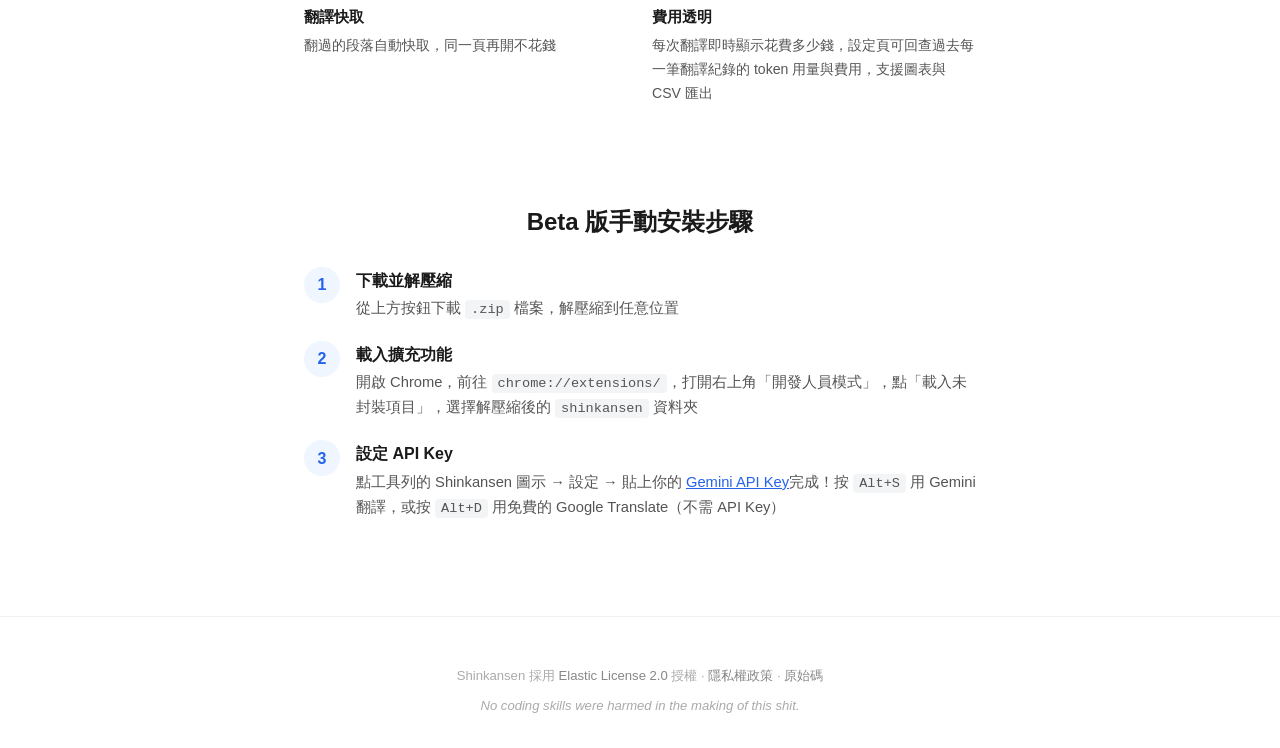
==== commit 1b858194: "docs — Landing Page CWS 版本自動同步：2.6.0 → 2.7.0" ====
--- a/docs/index.html
+++ b/docs/index.html
@@ -283,7 +283,7 @@
       <h1>Shinkansen<span class="hero-sep">｜</span><span class="hero-subtitle">極速、私密、高品質的網頁翻譯體驗</span></h1>
       <p class="tagline">你的瀏覽內容不該經過別人的伺服器<br>Shinkansen 由你的電腦直接呼叫 Google Gemini 翻譯，不經過任何第三方</p>
       <div class="btn-row">
-        <a href="https://chromewebstore.google.com/detail/shinkansen/pnhmlecoofeoofajcjenndnimhbodhlg" class="btn-download">從 Chrome Web Store 安裝<span class="btn-version">v<!-- cws-version-start -->2.6.0<!-- cws-version-end --> · 已上架</span></a>
+        <a href="https://chromewebstore.google.com/detail/shinkansen/pnhmlecoofeoofajcjenndnimhbodhlg" class="btn-download">從 Chrome Web Store 安裝<span class="btn-version">v<!-- cws-version-start -->2.7.0<!-- cws-version-end --> · 已上架</span></a>
         <a href="https://github.com/jimmysu0309/shinkansen/releases/download/v1.5.6/shinkansen-v1.5.6.zip" class="btn-download secondary">GitHub 下載 beta 版手動安裝<span class="btn-version">v1.5.6 · beta</span></a>
       </div>
       <p class="hero-sub">開放原始碼 · <a href="https://github.com/jimmysu0309/shinkansen#readme">使用說明</a> · <a href="https://github.com/jimmysu0309/shinkansen">GitHub</a></p>
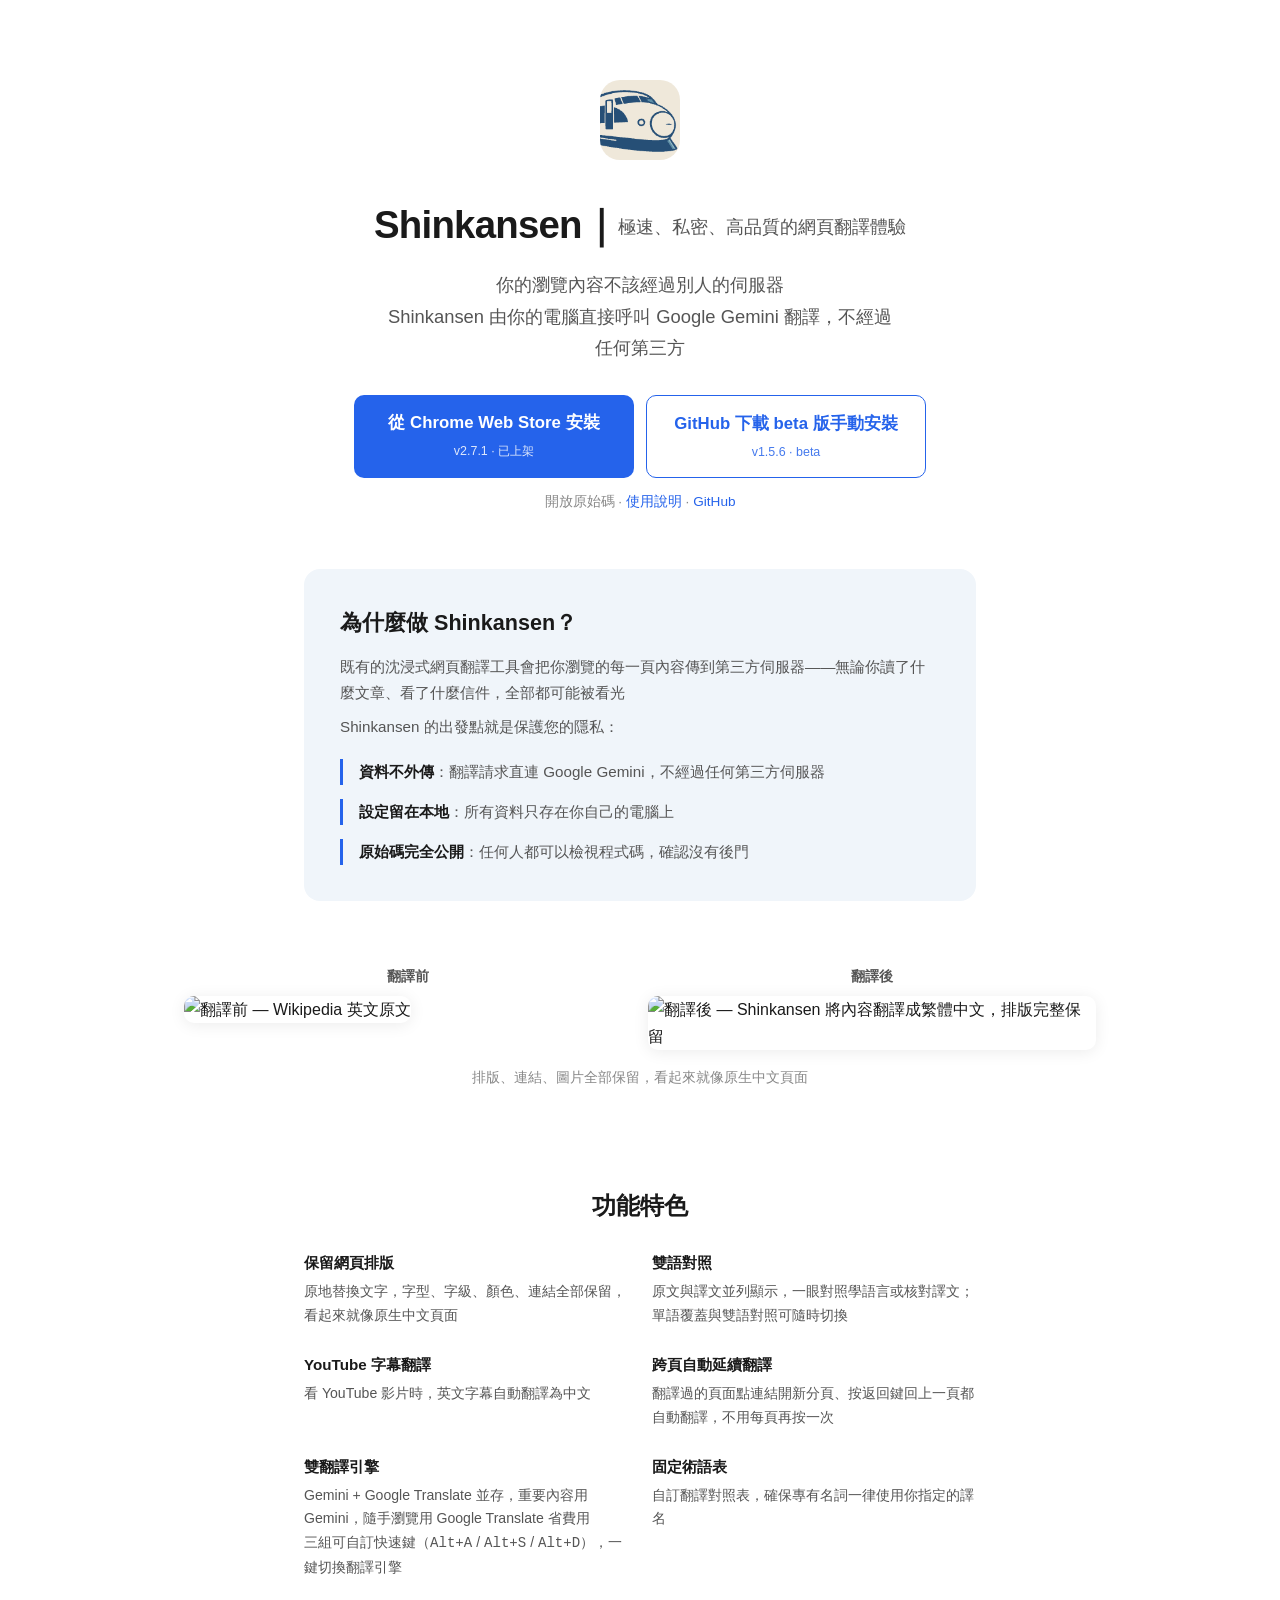
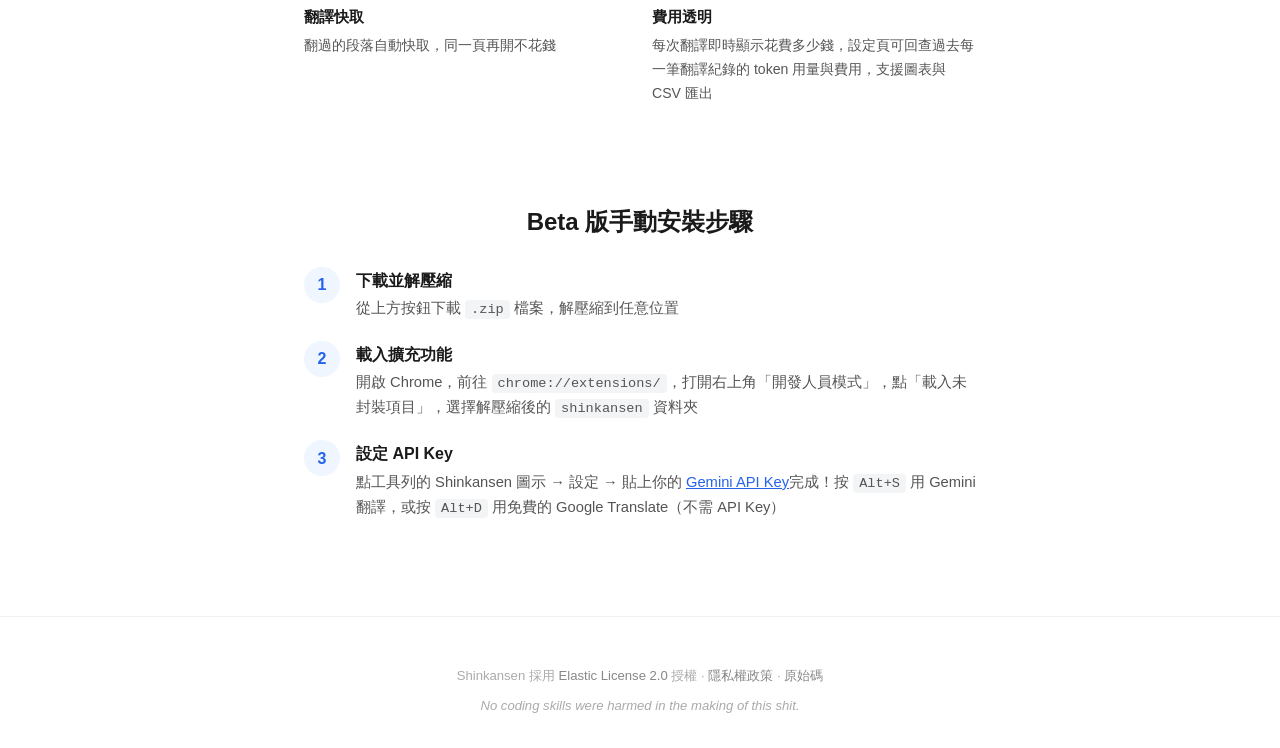
==== commit 43505354: "docs — Landing Page CWS 版本自動同步：2.7.0 → 2.7.1" ====
--- a/docs/index.html
+++ b/docs/index.html
@@ -283,7 +283,7 @@
       <h1>Shinkansen<span class="hero-sep">｜</span><span class="hero-subtitle">極速、私密、高品質的網頁翻譯體驗</span></h1>
       <p class="tagline">你的瀏覽內容不該經過別人的伺服器<br>Shinkansen 由你的電腦直接呼叫 Google Gemini 翻譯，不經過任何第三方</p>
       <div class="btn-row">
-        <a href="https://chromewebstore.google.com/detail/shinkansen/pnhmlecoofeoofajcjenndnimhbodhlg" class="btn-download">從 Chrome Web Store 安裝<span class="btn-version">v<!-- cws-version-start -->2.7.0<!-- cws-version-end --> · 已上架</span></a>
+        <a href="https://chromewebstore.google.com/detail/shinkansen/pnhmlecoofeoofajcjenndnimhbodhlg" class="btn-download">從 Chrome Web Store 安裝<span class="btn-version">v<!-- cws-version-start -->2.7.1<!-- cws-version-end --> · 已上架</span></a>
         <a href="https://github.com/jimmysu0309/shinkansen/releases/download/v1.5.6/shinkansen-v1.5.6.zip" class="btn-download secondary">GitHub 下載 beta 版手動安裝<span class="btn-version">v1.5.6 · beta</span></a>
       </div>
       <p class="hero-sub">開放原始碼 · <a href="https://github.com/jimmysu0309/shinkansen#readme">使用說明</a> · <a href="https://github.com/jimmysu0309/shinkansen">GitHub</a></p>
